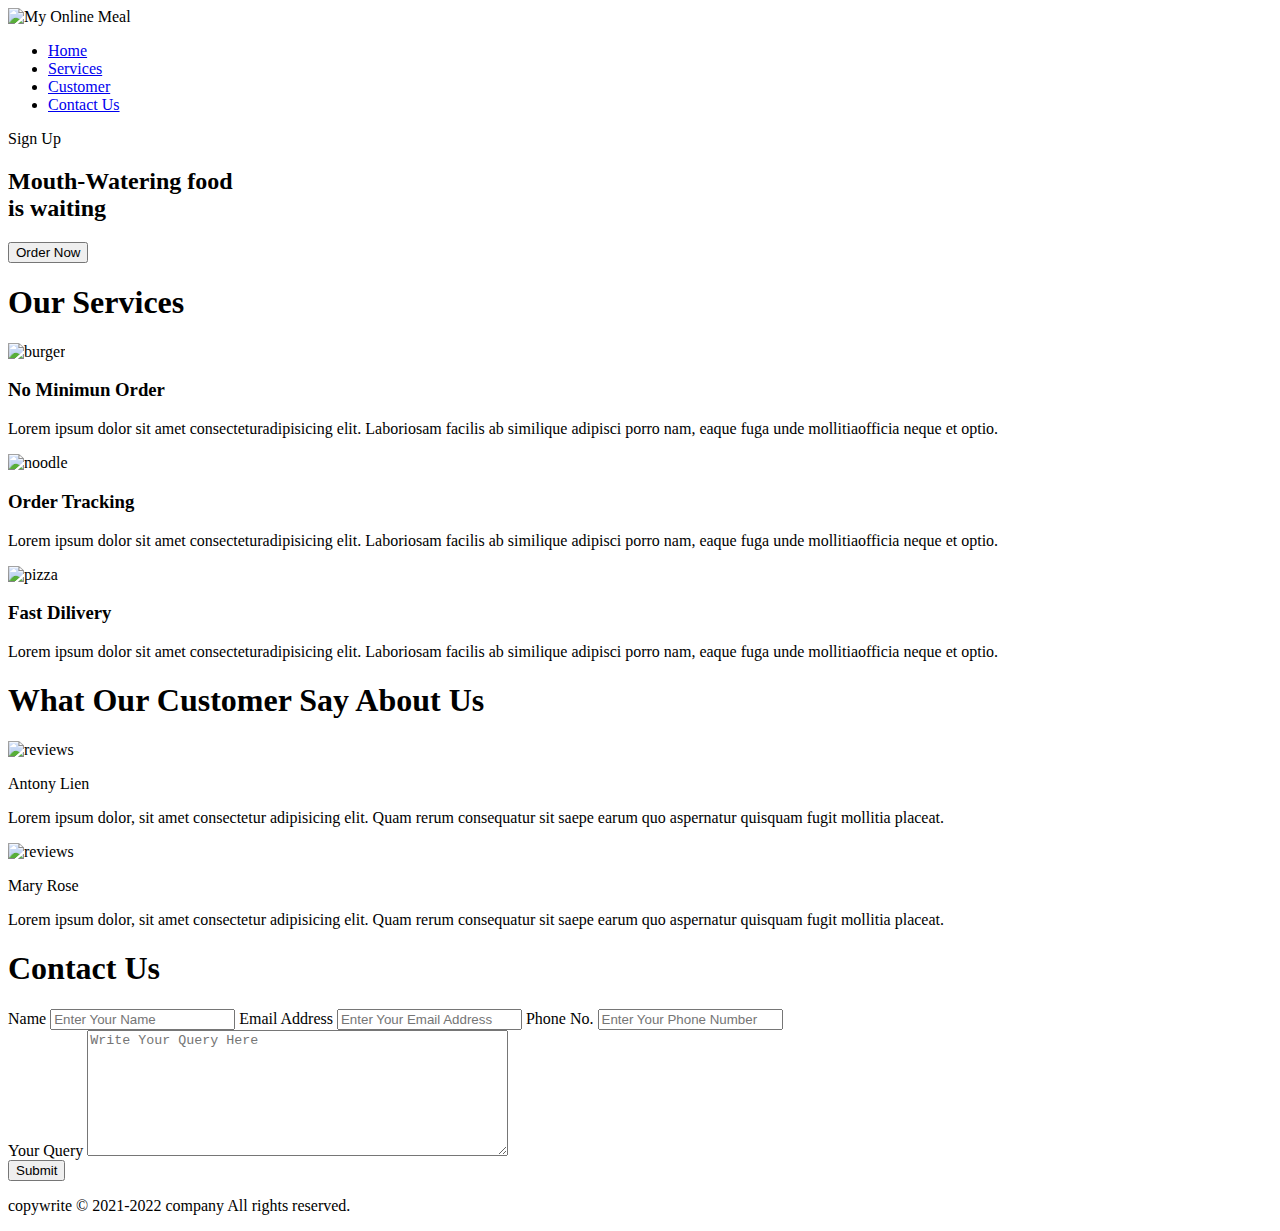
==== Restaurant Website/index.html @ 937d11b8 "added Restaurant Website project" ====
<!DOCTYPE html>
<html lang="en">
<head>
    <meta charset="UTF-8">
    <meta http-equiv="X-UA-Compatible" content="IE=edge">
    <meta name="viewport" content="width=device-width, initial-scale=1.0">
    <title>MyOnlineMeal | Get your fast and tasty</title>
    <link rel="stylesheet" href="/style.css">
</head>
<body>
    <header>
        <div class="logo">
            <img src="/Asserts/logo.png" alt="My Online Meal">
        </div>
        <div class="navbar">
            <ul>
                <li><a href="#home">Home</a></li>
                <li><a href="#services">Services</a></li>
                <li><a href="#customer">Customer</a></li>
                <li><a href="#contact-us">Contact Us</a></li>
            </ul>
        </div>
        <div class="navbar-buttons">
            <p>Sign Up</p>
        </div>
    </header>

    <section id="home">
        <h2>Mouth-Watering food<br> is waiting</h2>
        <input type="button" value="Order Now">
    </section>

    <section id="services">
        <h1 class="primary-heading services-heading">Our Services</h1>

        <div class="services-content">
            <div class="imp-services center" id="service-1">
                <div class="services-img">
                    <img src="/Asserts/no-minimum-order.png" alt="burger">
                </div>
    
                <h3 class="secondary-heading">No Minimun Order</h3>
                <p class="secondary-paragraph services-paragraph">Lorem ipsum dolor sit amet consecteturadipisicing elit. Laboriosam facilis ab similique adipisci porro nam, eaque fuga unde mollitiaofficia neque et optio.</p>
            </div>
    
            <div class="imp-services center" id="service-2">
                <div class="services-img">
                    <img src="/Asserts/ordertracking.png" alt="noodle">
                </div>
    
                <h3 class="secondary-heading">Order Tracking</h3>
                <p  class="secondary-paragraph services-paragraph">Lorem ipsum dolor sit amet consecteturadipisicing elit. Laboriosam facilis ab similique adipisci porro nam, eaque fuga unde mollitiaofficia neque et optio.</p>
            </div>
    
            <div class="imp-services center" id="service-3">
                <div class="services-img">
                    <img src="/Asserts/fastdilivery.png" alt="pizza">
                </div>
    
                <h3 class="secondary-heading">Fast Dilivery</h3>
                <p class="secondary-paragraph services-paragraph">Lorem ipsum dolor sit amet consecteturadipisicing elit. Laboriosam facilis ab similique adipisci porro nam, eaque fuga unde mollitiaofficia neque et optio.</p>
            </div>
        </div>
    </section>

    <section id="customer">
        <h1 class="primary-heading center">What Our Customer Say About Us</h1>

        <div class="customer-reviews">
            <div class="reviews center">
                <img src="/Asserts/customer1jpg.jpg" alt="reviews">
                <p class="primary-paragraph customer-name">Antony Lien</p>
                <p class="secondary-paragraph">Lorem ipsum dolor, sit amet consectetur adipisicing elit. Quam rerum consequatur sit saepe earum quo aspernatur quisquam fugit mollitia placeat.</p>
            </div>
    
            <div class="reviews center">
                <img src="/Asserts/customer2.jpg" alt="reviews">
                <p class="primary-paragraph customer-name">Mary Rose</p>
                <p class="secondary-paragraph">Lorem ipsum dolor, sit amet consectetur adipisicing elit. Quam rerum consequatur sit saepe earum quo aspernatur quisquam fugit mollitia placeat.</p>
            </div>
        </div>
    </section>

    <section id="contact-us">
        <h1 class="primary-heading center contact-heading">Contact Us</h1>

        <div class="contact-data">
            <form action="#.php">
                <label for="name">Name</label>
                <input type="text" name="name" id="name" placeholder="Enter Your Name">
                <label for="email">Email Address</label>
                <input type="email" name="email" id="email" placeholder="Enter Your Email Address">
                <label for="phone">Phone No.</label>
                <input type="number" name="phone" id="phone" placeholder="Enter Your Phone Number">
            </form>
            
            <div class="textarea">
                <label for="query" class="center">Your Query</label>
                <textarea name="query" id="query" placeholder="Write Your Query Here" cols="50" rows="8"></textarea>
            </div>
        </div>

        <input type="submit" value="Submit" class="">
    </section>

    <footer>
        <p class="secondary-paragraph">copywrite &copy; 2021-2022 company All rights reserved.</p>
    </footer>
</body>
</html>
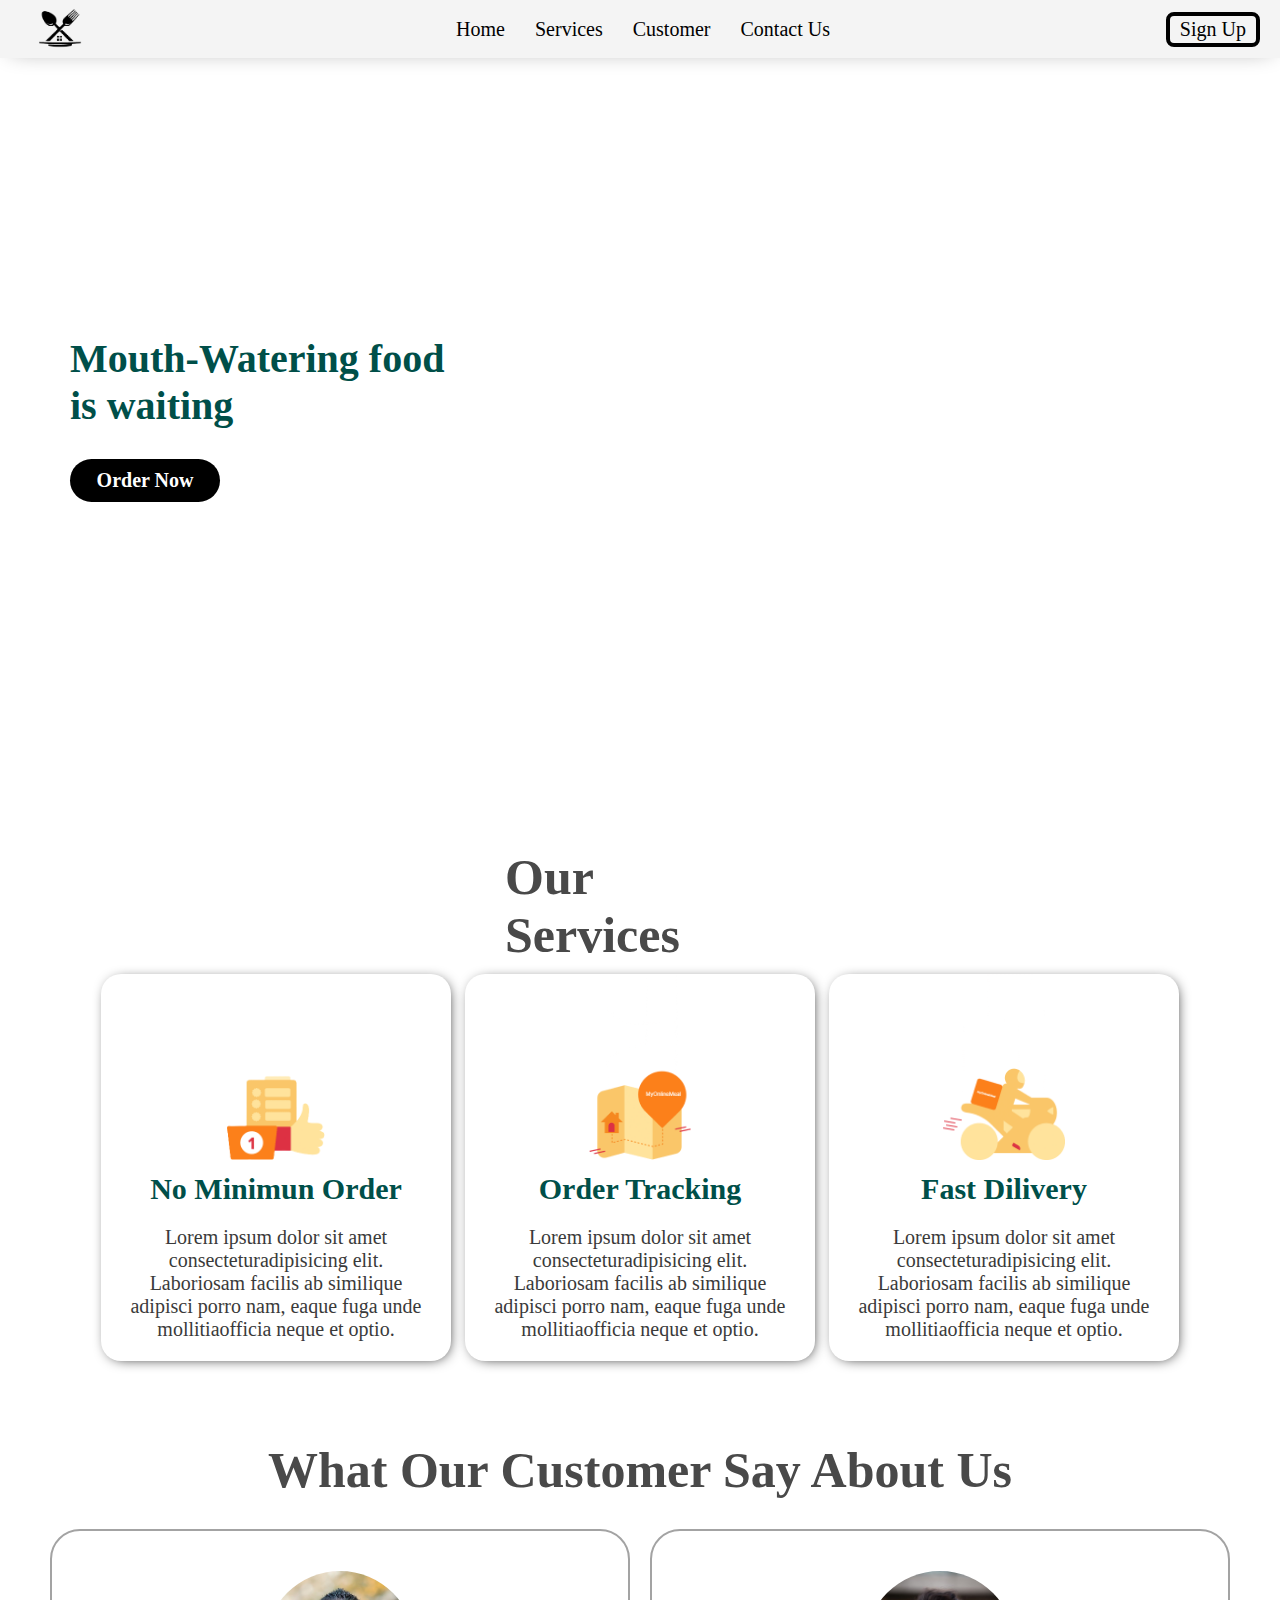
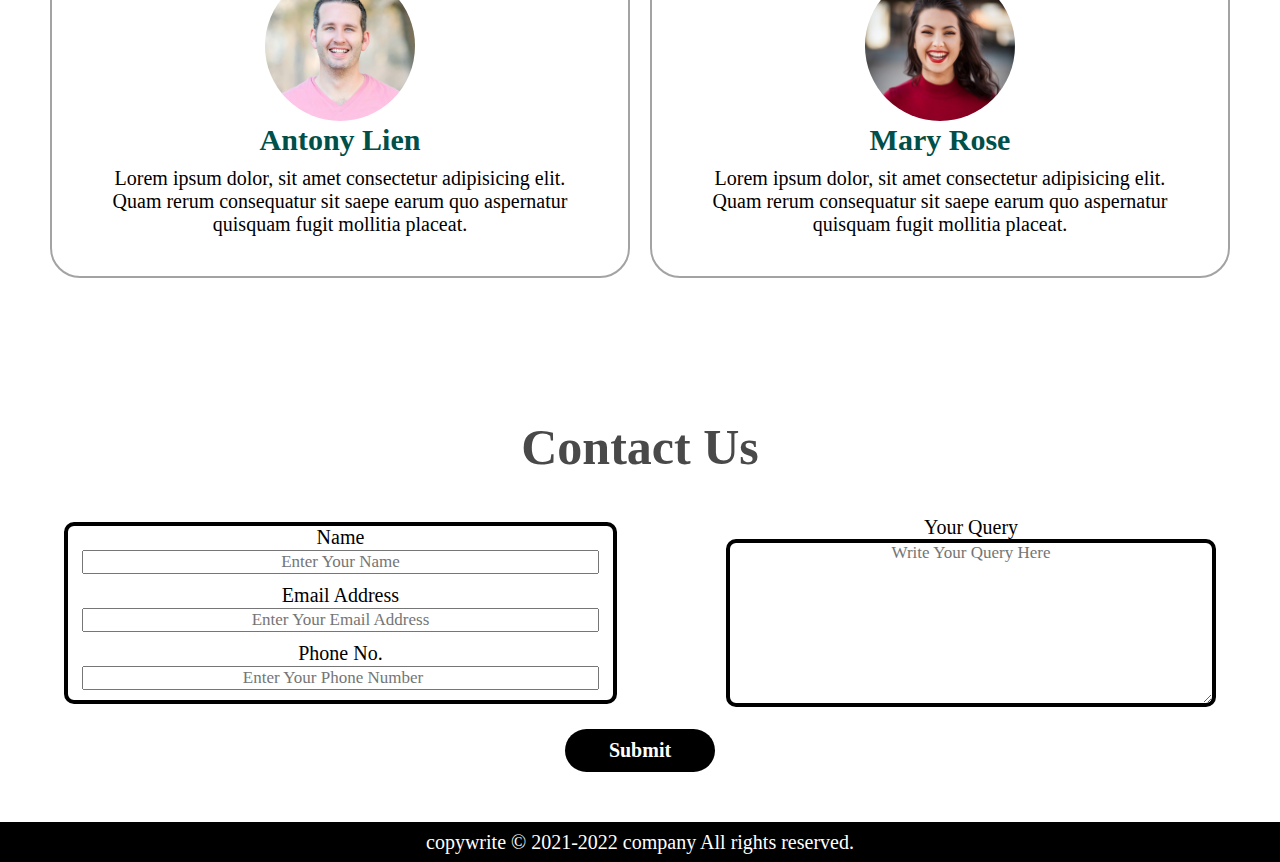
==== commit 6a50cc86: "Merge pull request #8 from JayneElliott404/main" ====
--- a/Restaurant Website/index.html
+++ b/Restaurant Website/index.html
@@ -5,12 +5,13 @@
     <meta http-equiv="X-UA-Compatible" content="IE=edge">
     <meta name="viewport" content="width=device-width, initial-scale=1.0">
     <title>MyOnlineMeal | Get your fast and tasty</title>
-    <link rel="stylesheet" href="/style.css">
+    <link rel="stylesheet" href="style.css">
+    <link rel="stylesheet" media="screen and (max-width: 930px)" href="responsive.css">
 </head>
 <body>
     <header>
         <div class="logo">
-            <img src="/Asserts/logo.png" alt="My Online Meal">
+            <img src="./Asserts/logo.png" alt="My Online Meal">
         </div>
         <div class="navbar">
             <ul>
@@ -36,7 +37,7 @@
         <div class="services-content">
             <div class="imp-services center" id="service-1">
                 <div class="services-img">
-                    <img src="/Asserts/no-minimum-order.png" alt="burger">
+                    <img src="./Asserts/no-minimum-order.png" alt="burger">
                 </div>
     
                 <h3 class="secondary-heading">No Minimun Order</h3>
@@ -45,7 +46,7 @@
     
             <div class="imp-services center" id="service-2">
                 <div class="services-img">
-                    <img src="/Asserts/ordertracking.png" alt="noodle">
+                    <img src="./Asserts/ordertracking.png" alt="noodle">
                 </div>
     
                 <h3 class="secondary-heading">Order Tracking</h3>
@@ -54,7 +55,7 @@
     
             <div class="imp-services center" id="service-3">
                 <div class="services-img">
-                    <img src="/Asserts/fastdilivery.png" alt="pizza">
+                    <img src="./Asserts/fastdilivery.png" alt="pizza">
                 </div>
     
                 <h3 class="secondary-heading">Fast Dilivery</h3>
@@ -68,13 +69,13 @@
 
         <div class="customer-reviews">
             <div class="reviews center">
-                <img src="/Asserts/customer1jpg.jpg" alt="reviews">
+                <img src="./Asserts/customer1jpg.jpg" alt="reviews">
                 <p class="primary-paragraph customer-name">Antony Lien</p>
                 <p class="secondary-paragraph">Lorem ipsum dolor, sit amet consectetur adipisicing elit. Quam rerum consequatur sit saepe earum quo aspernatur quisquam fugit mollitia placeat.</p>
             </div>
     
             <div class="reviews center">
-                <img src="/Asserts/customer2.jpg" alt="reviews">
+                <img src="./Asserts/customer2.jpg" alt="reviews">
                 <p class="primary-paragraph customer-name">Mary Rose</p>
                 <p class="secondary-paragraph">Lorem ipsum dolor, sit amet consectetur adipisicing elit. Quam rerum consequatur sit saepe earum quo aspernatur quisquam fugit mollitia placeat.</p>
             </div>
@@ -107,4 +108,4 @@
         <p class="secondary-paragraph">copywrite &copy; 2021-2022 company All rights reserved.</p>
     </footer>
 </body>
-</html>+</html>
--- a/Restaurant Website/style.css
+++ b/Restaurant Website/style.css
@@ -0,0 +1,297 @@
+/* Resetting css */
+*{
+    margin: 0px;
+    padding: 0px;
+    box-sizing: border-box;
+    font-size: 10px;
+    font-family: finlandica;
+    scroll-behavior: smooth;
+}
+
+/* -------------------------------- UTILITY CLASSES ------------------ */
+.primary-heading{
+    font-size: 5rem;
+    color: #494949;
+}
+
+.secondary-heading{
+    font-size: 3rem;
+    color: #004f49;
+}
+
+.primary-paragraph{
+    font-size: 3rem;
+    font-weight: bold;
+    color: #004f49;
+}
+
+.secondary-paragraph{
+    font-size: 2rem;
+}
+
+.center{
+    text-align: center;
+}
+
+/* -------------------------------  NAVBAR -------------------------------- */
+
+header{
+    display: flex;
+    height: 5.8rem;
+    align-items: center;
+    justify-content: space-between;
+    background-color: #ededed9e;
+    position: sticky;
+    box-shadow: 1px 0px 25px -10px #848484;
+}
+
+/* ----- logo */
+.logo img{
+    height: 8rem;
+}
+
+/* ----- navbar menu */
+.navbar ul{
+    display: flex;
+}
+
+.navbar ul li{
+    list-style-type: none;
+    margin: 0px 1.5rem;
+    transition-property: transform;
+    transition-duration: 0.3s;
+}
+
+.navbar ul li a{
+    text-decoration: none;
+    color: black;
+    /* font-weight: 600; */
+    font-size: 2rem;
+    transition-property: color;
+    transition-duration: 0.3s;
+}
+
+.navbar ul li:hover{
+    transform: scale(1.1);
+}
+
+.navbar ul li a:hover{
+    color: #26c1b6;
+}
+
+/* --------- navbar buttons */
+.navbar-buttons{
+    margin-right: 2rem;
+}
+.navbar-buttons p{
+    font-size: 2rem;
+    border: 4px solid black;
+    border-radius: 8px;
+    padding: 0.2rem 1rem;
+    cursor: pointer;
+    color: black;
+    transition-property: all;
+    transition-duration: 0.3s;
+    transition-timing-function: ease-in;
+}
+
+.navbar-buttons p:hover{
+    color: #26c1b6;
+    background-color: black;
+}
+
+/* ---------------------------------- BACKGROUND IMAGE -------------------------- */
+#home::before{
+    content: '';
+    background-image: url('/Asserts/background3.jpg');
+    background-position: center;
+    background-repeat: no-repeat;
+    background-size: cover;
+    width: 100vw;
+    height: 90vh;
+    position: absolute;
+    top: 0px;
+    left: 0px;
+    z-index: -1;
+}
+
+/* ------------------------------------ HOME CONTENT ----------------------------------- */
+#home{
+    display: flex;
+    flex-direction: column;
+    justify-content: center;
+    height: 80vh;
+    padding: 0rem 7rem;
+    
+}
+#home h2{
+    color: #004f49;
+    font-weight: bold;
+    font-size: 4rem;
+    margin-bottom: 3rem;
+
+}
+#home input[type='button']{
+    width: 15rem;
+    font-size: 2rem;
+    font-weight: bold;
+    border: none;
+    background-color: #26c1b6;
+    border-radius: 41px;
+    padding: 1rem 2rem;
+    color: white;
+    background-color: black;
+}
+#home input[type='button']:hover{
+    color: #26c1b6;
+}
+
+/* ---------------------------------------- SERVICES SECTION ----------------------------------- */
+#services{
+    margin: 7rem auto;
+}
+#services .services-content{
+    display: flex;
+    width: 90%;
+    justify-content: space-between;
+    margin: auto;
+    padding: 0rem 3rem;
+}
+#services .imp-services img{
+    height: 18.6rem;
+}
+#services .imp-services{
+    margin: 1rem 0.7rem;
+    box-shadow: 2px 2px 14px -5px black;
+    border-radius: 20px;
+    transition-property: transform;
+    transition-duration: 0.5s;
+}
+
+#services .services-img{
+    margin-bottom: 1rem;
+}
+
+#services .services-content .services-paragraph{
+    padding: 2rem 2rem;
+    color: #3a3a3a;
+}
+
+#services .imp-services:hover{
+    transform: scale(1.05);
+    box-shadow: 2px 2px 14px 1px black;
+    cursor: default;
+}
+
+#services .services-heading{
+    width: 27rem;
+    margin: auto;
+}
+
+/* ------------------------------------- CUSTOMER SECTION ---------------------- */
+#customer .customer-reviews{
+    display: flex;
+    margin: 2rem 4rem;
+}
+#customer .customer-reviews .reviews img{
+    height: 15rem;
+    border-radius: 360px;
+}
+
+#customer .customer-reviews .reviews{
+    padding: 4rem 6rem;
+    margin: 1rem;
+    border-radius: 3rem;
+    border: 2px solid #a3a3a3;
+}
+
+.customer-name{
+    margin-bottom: 1rem;
+}
+
+/* ---------------------------------- CONTACT-US SECTION ------------------------ */
+#contact-us::before{
+    content: '';
+    background-image: url(/Asserts/contact.jpg);
+    background-size: cover;
+    background-position: center;
+    background-repeat: no-repeat;
+    position: absolute;
+    height: 45rem;
+    width: 100vw;
+    z-index: -1;
+    margin-top: 11rem;
+}
+
+#contact-us{
+    display: flex;
+    flex-direction: column;
+    justify-content: center;
+    align-items: center;
+}
+
+#contact-us .contact-data{
+    display: flex;
+    justify-content: center;
+    align-items: center;
+    justify-content: space-between;
+    width: 90%;
+}
+#contact-us form{
+    border: 4px solid black;
+    text-align: center;
+    font-size: 2rem;
+    width: 48%;
+    border-radius: 1rem;
+}
+#contact-us label{
+    display: block;
+    font-size: 2rem;
+}
+
+#contact-us form input{
+    font-size: 1.7rem;
+    text-align: center;
+    width: 95%;
+    margin-bottom: 1rem;
+}
+
+#contact-us .textarea textarea{
+    width: 100%;
+    font-size: 1.7rem;
+    text-align: center;
+    border: 4px solid black;
+    border-radius: 1rem;
+}
+
+.contact-heading{
+    padding-top: 7rem;
+    margin: 4rem 0rem;
+}
+
+#contact-us input[type='submit']{
+    width: 15rem;
+    font-size: 2rem;
+    font-weight: bold;
+    border: none;
+    background-color: #26c1b6;
+    border-radius: 41px;
+    padding: 1rem 2rem;
+    color: white;
+    background-color: black;
+    margin: 2rem 0rem;
+}
+#contact-us input[type='submit']:hover{
+    color: #26c1b6;
+}
+
+/* ---------------------------------- FOOTER SECTION --------------------------- */
+footer p{
+    display: flex;
+    justify-content: center;
+    align-items: center;
+    background-color: black;
+    color: white;
+    height: 4rem;
+    margin-top: 3rem;
+}